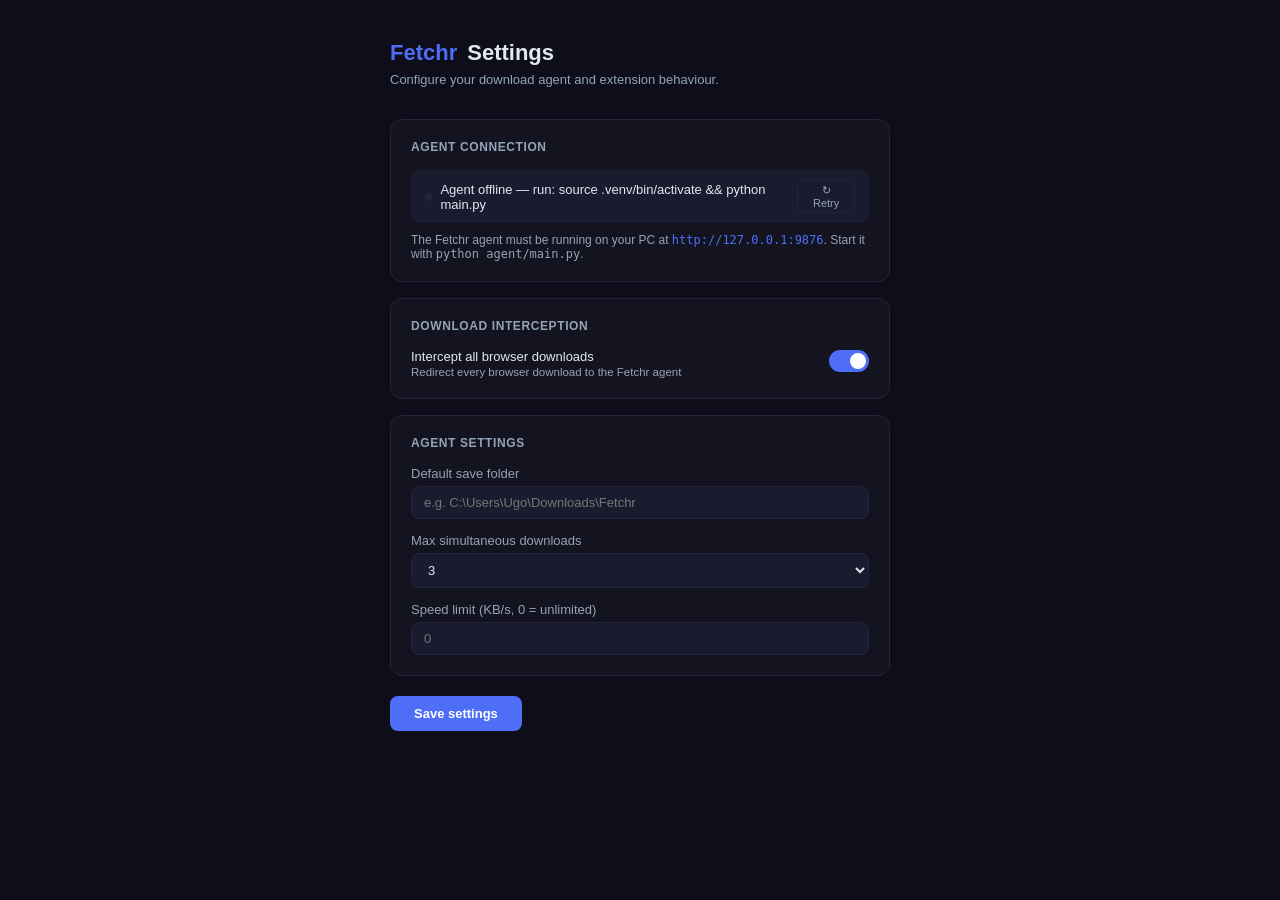
==== extension/options/options.html @ cdbd9b36 "Initial commit — Fetchr download manager Chrome extension + local Python agent for intercepting and " ====
<!DOCTYPE html>
<html lang="en">
<head>
  <meta charset="UTF-8" />
  <title>Fetchr Settings</title>
  <style>
    *, *::before, *::after { box-sizing: border-box; margin: 0; padding: 0; }
    :root {
      --bg:#0d0e1a; --surface:#13141f; --surface2:#1a1b2e;
      --border:#23243a; --accent:#4f6ef7; --green:#22c55e;
      --text:#e2e8f0; --sub:#94a3b8; --red:#ef4444;
    }
    body {
      background: var(--bg); color: var(--text);
      font-family: -apple-system, BlinkMacSystemFont, "Segoe UI", Roboto, sans-serif;
      font-size: 14px; min-height: 100vh; padding: 40px 0;
    }
    .page { max-width: 540px; margin: 0 auto; padding: 0 20px; }
    h1 { font-size: 22px; font-weight: 700; margin-bottom: 6px; display: flex; align-items: center; gap: 10px; }
    .logo-text { color: var(--accent); }
    .subtitle { color: var(--sub); font-size: 13px; margin-bottom: 32px; }
    .card {
      background: var(--surface); border: 1px solid var(--border);
      border-radius: 12px; padding: 20px; margin-bottom: 16px;
    }
    .card-title { font-size: 12px; font-weight: 700; text-transform: uppercase;
      letter-spacing: .6px; color: var(--sub); margin-bottom: 16px; }
    .field { margin-bottom: 14px; }
    .field:last-child { margin-bottom: 0; }
    label { display: block; font-size: 13px; color: var(--sub); margin-bottom: 5px; }
    input[type="text"], input[type="number"], select {
      width: 100%; background: var(--surface2); border: 1px solid var(--border);
      border-radius: 8px; color: var(--text); padding: 8px 12px; font-size: 13px;
      outline: none; transition: border-color .15s;
    }
    input:focus, select:focus { border-color: var(--accent); }
    .toggle-row { display: flex; align-items: center; justify-content: space-between; }
    .toggle-label { font-size: 13px; }
    .toggle-sub { font-size: 11.5px; color: var(--sub); margin-top: 2px; }
    .toggle { position: relative; width: 40px; height: 22px; }
    .toggle input { opacity: 0; width: 0; height: 0; }
    .slider {
      position: absolute; cursor: pointer; inset: 0;
      background: var(--border); border-radius: 22px; transition: background .2s;
    }
    .slider::before {
      content: ""; position: absolute; height: 16px; width: 16px;
      left: 3px; bottom: 3px; background: white; border-radius: 50%; transition: transform .2s;
    }
    input:checked + .slider { background: var(--accent); }
    input:checked + .slider::before { transform: translateX(18px); }
    .status-row {
      display: flex; align-items: center; gap: 8px;
      padding: 10px 14px; background: var(--surface2); border-radius: 8px;
      font-size: 13px;
    }
    .status-dot { width: 8px; height: 8px; border-radius: 50%; background: var(--border); }
    .status-dot.online { background: var(--green); box-shadow: 0 0 6px var(--green); }
    .save-btn {
      background: var(--accent); color: white; border: none;
      border-radius: 8px; padding: 10px 24px; font-size: 13px; font-weight: 600;
      cursor: pointer; transition: background .15s; margin-top: 4px;
    }
    .save-btn:hover { background: #6b82ff; }
    .saved-msg { color: var(--green); font-size: 12px; margin-left: 10px; opacity: 0; transition: opacity .3s; }
  </style>
</head>
<body>
  <div class="page">
    <h1><span class="logo-text">Fetchr</span> Settings</h1>
    <p class="subtitle">Configure your download agent and extension behaviour.</p>

    <!-- Agent status -->
    <div class="card">
      <div class="card-title">Agent connection</div>
      <div class="status-row">
        <span class="status-dot" id="agentDot"></span>
        <span id="agentStatusText">Checking…</span>
        <button onclick="checkAgent()" style="margin-left:auto;background:transparent;border:1px solid var(--border);color:var(--sub);border-radius:6px;padding:3px 10px;font-size:11px;cursor:pointer;">↻ Retry</button>
      </div>
      <p style="margin-top:10px;font-size:12px;color:var(--sub)">
        The Fetchr agent must be running on your PC at
        <code style="color:var(--accent)">http://127.0.0.1:9876</code>.
        Start it with <code>python agent/main.py</code>.
      </p>
    </div>

    <!-- Intercept -->
    <div class="card">
      <div class="card-title">Download interception</div>
      <div class="field">
        <div class="toggle-row">
          <div>
            <div class="toggle-label">Intercept all browser downloads</div>
            <div class="toggle-sub">Redirect every browser download to the Fetchr agent</div>
          </div>
          <label class="toggle">
            <input type="checkbox" id="interceptAll" checked />
            <span class="slider"></span>
          </label>
        </div>
      </div>
    </div>

    <!-- Agent settings -->
    <div class="card">
      <div class="card-title">Agent settings</div>
      <div class="field">
        <label for="savePath">Default save folder</label>
        <input type="text" id="savePath" placeholder="e.g. C:\Users\Ugo\Downloads\Fetchr" />
      </div>
      <div class="field">
        <label for="maxConcurrent">Max simultaneous downloads</label>
        <select id="maxConcurrent">
          <option value="1">1</option>
          <option value="2">2</option>
          <option value="3" selected>3</option>
          <option value="5">5</option>
          <option value="10">10</option>
        </select>
      </div>
      <div class="field">
        <label for="maxSpeed">Speed limit (KB/s, 0 = unlimited)</label>
        <input type="number" id="maxSpeed" min="0" placeholder="0" />
      </div>
    </div>

    <button class="save-btn" id="saveBtn">Save settings</button>
    <span class="saved-msg" id="savedMsg">✓ Saved</span>
  </div>

  <script>
    const AGENT_BASE = "http://127.0.0.1:9876";

    // Robust fetch with manual timeout (no AbortSignal.timeout quirks)
    function fetchWithTimeout(url, ms = 4000) {
      return new Promise((resolve, reject) => {
        const timer = setTimeout(() => reject(new Error("timeout")), ms);
        fetch(url)
          .then((r) => { clearTimeout(timer); resolve(r); })
          .catch((e) => { clearTimeout(timer); reject(e); });
      });
    }

    async function checkAgent() {
      const dot  = document.getElementById("agentDot");
      const text = document.getElementById("agentStatusText");
      text.textContent = "Checking…";
      dot.classList.remove("online");

      try {
        const r = await fetchWithTimeout(`${AGENT_BASE}/health`, 4000);
        if (r.ok) {
          dot.classList.add("online");
          text.textContent = "Agent online ✓";
          // Load agent settings into the form
          try {
            const s = await (await fetchWithTimeout(`${AGENT_BASE}/settings`)).json();
            document.getElementById("savePath").value      = s.save_path      || "";
            document.getElementById("maxConcurrent").value = s.max_concurrent || 3;
            document.getElementById("maxSpeed").value      = s.max_speed_kbps || 0;
          } catch {}
          return;
        }
        text.textContent = "Agent returned an error — check the terminal";
      } catch (e) {
        text.textContent = e.message === "timeout"
          ? "Agent not responding — is it running? (port 9876)"
          : "Agent offline — run: source .venv/bin/activate && python main.py";
      }
    }

    // Re-check every 10 s automatically
    setInterval(checkAgent, 10_000);

    async function loadExtSettings() {
      const { interceptAll } = await chrome.storage.sync.get({ interceptAll: true });
      document.getElementById("interceptAll").checked = interceptAll;
    }

    document.getElementById("saveBtn").addEventListener("click", async () => {
      // Save extension settings
      await chrome.storage.sync.set({
        interceptAll: document.getElementById("interceptAll").checked,
      });

      // Save agent settings
      try {
        await fetch(`${AGENT_BASE}/settings`, {
          method: "PUT",
          headers: { "Content-Type": "application/json" },
          body: JSON.stringify({
            save_path:      document.getElementById("savePath").value,
            max_concurrent: parseInt(document.getElementById("maxConcurrent").value, 10),
            max_speed_kbps: parseInt(document.getElementById("maxSpeed").value, 10) || 0,
          }),
        });
      } catch {}

      const msg = document.getElementById("savedMsg");
      msg.style.opacity = "1";
      setTimeout(() => { msg.style.opacity = "0"; }, 2000);
    });

    checkAgent();
    loadExtSettings();
  </script>
</body>
</html>
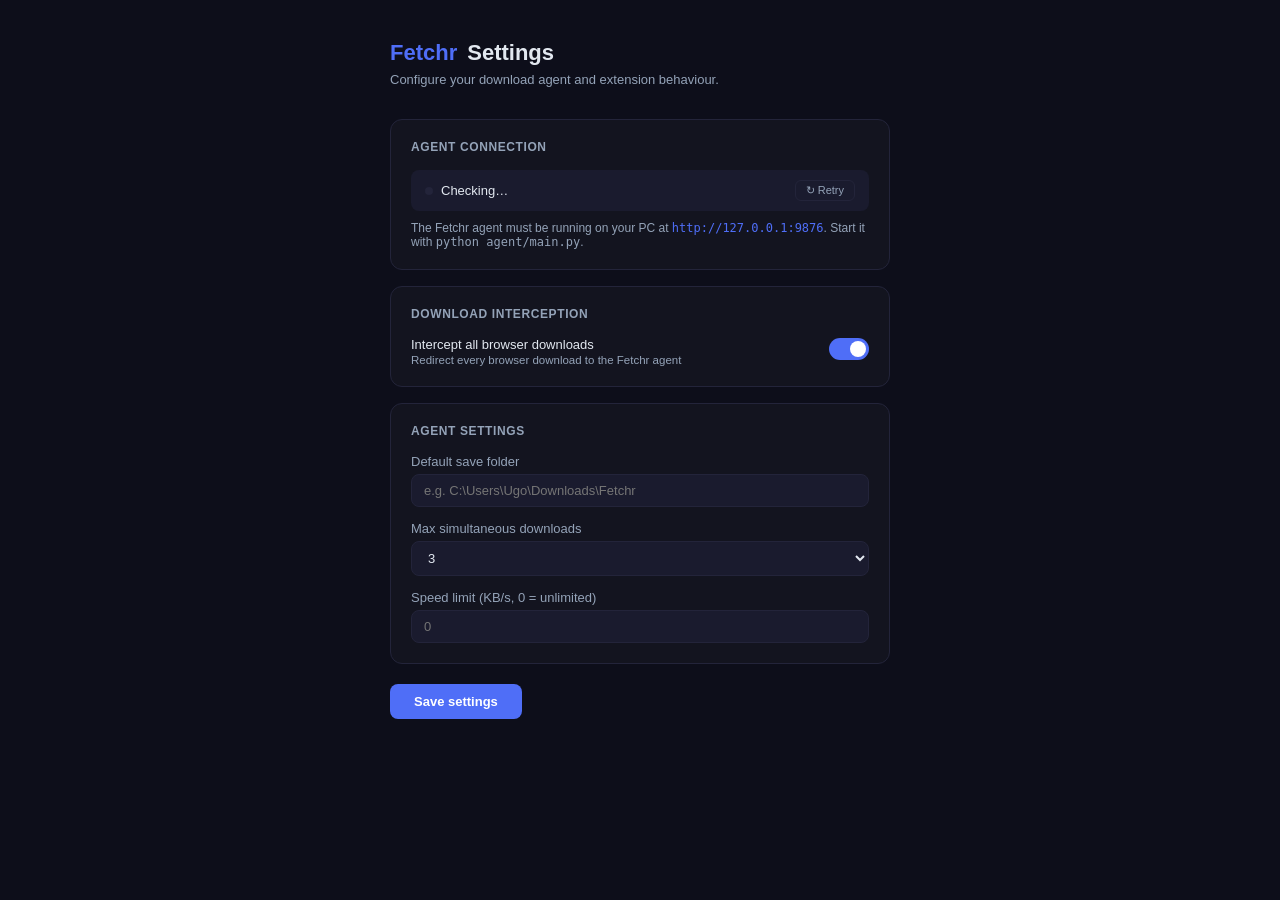
==== commit 80daa695: "fix: v2.1.3 — smooth progress bar, extension settings via SW proxy - Progress bar now updates in-pla" ====
--- a/extension/options/options.html
+++ b/extension/options/options.html
@@ -130,16 +130,12 @@
   </div>
 
   <script>
-    const AGENT_BASE = "http://127.0.0.1:9876";
+    // All agent communication goes through the background service worker.
+    // Direct fetch() from extension pages is blocked by Chrome's Private
+    // Network Access policy — the SW is exempt as it runs in a secure context.
 
-    // Robust fetch with manual timeout (no AbortSignal.timeout quirks)
-    function fetchWithTimeout(url, ms = 4000) {
-      return new Promise((resolve, reject) => {
-        const timer = setTimeout(() => reject(new Error("timeout")), ms);
-        fetch(url)
-          .then((r) => { clearTimeout(timer); resolve(r); })
-          .catch((e) => { clearTimeout(timer); reject(e); });
-      });
+    function sendToBackground(msg) {
+      return new Promise((resolve) => chrome.runtime.sendMessage(msg, resolve));
     }
 
     async function checkAgent() {
@@ -148,25 +144,18 @@
       text.textContent = "Checking…";
       dot.classList.remove("online");
 
-      try {
-        const r = await fetchWithTimeout(`${AGENT_BASE}/health`, 4000);
-        if (r.ok) {
-          dot.classList.add("online");
-          text.textContent = "Agent online ✓";
-          // Load agent settings into the form
-          try {
-            const s = await (await fetchWithTimeout(`${AGENT_BASE}/settings`)).json();
-            document.getElementById("savePath").value      = s.save_path      || "";
-            document.getElementById("maxConcurrent").value = s.max_concurrent || 3;
-            document.getElementById("maxSpeed").value      = s.max_speed_kbps || 0;
-          } catch {}
-          return;
+      const resp = await sendToBackground({ type: "getAgentSettings" });
+      if (resp && resp.online) {
+        dot.classList.add("online");
+        text.textContent = "Agent online ✓";
+        if (resp.settings) {
+          const s = resp.settings;
+          document.getElementById("savePath").value      = s.save_path      || "";
+          document.getElementById("maxConcurrent").value = s.max_concurrent || 3;
+          document.getElementById("maxSpeed").value      = s.max_speed_kbps || 0;
         }
-        text.textContent = "Agent returned an error — check the terminal";
-      } catch (e) {
-        text.textContent = e.message === "timeout"
-          ? "Agent not responding — is it running? (port 9876)"
-          : "Agent offline — run: source .venv/bin/activate && python main.py";
+      } else {
+        text.textContent = "Agent offline — run: source venv/bin/activate && python main.py";
       }
     }
 
@@ -179,23 +168,20 @@
     }
 
     document.getElementById("saveBtn").addEventListener("click", async () => {
-      // Save extension settings
+      // Save extension settings to chrome.storage
       await chrome.storage.sync.set({
         interceptAll: document.getElementById("interceptAll").checked,
       });
 
-      // Save agent settings
-      try {
-        await fetch(`${AGENT_BASE}/settings`, {
-          method: "PUT",
-          headers: { "Content-Type": "application/json" },
-          body: JSON.stringify({
-            save_path:      document.getElementById("savePath").value,
-            max_concurrent: parseInt(document.getElementById("maxConcurrent").value, 10),
-            max_speed_kbps: parseInt(document.getElementById("maxSpeed").value, 10) || 0,
-          }),
-        });
-      } catch {}
+      // Save agent settings via background SW
+      await sendToBackground({
+        type: "putAgentSettings",
+        payload: {
+          save_path:      document.getElementById("savePath").value,
+          max_concurrent: parseInt(document.getElementById("maxConcurrent").value, 10),
+          max_speed_kbps: parseInt(document.getElementById("maxSpeed").value, 10) || 0,
+        },
+      });
 
       const msg = document.getElementById("savedMsg");
       msg.style.opacity = "1";
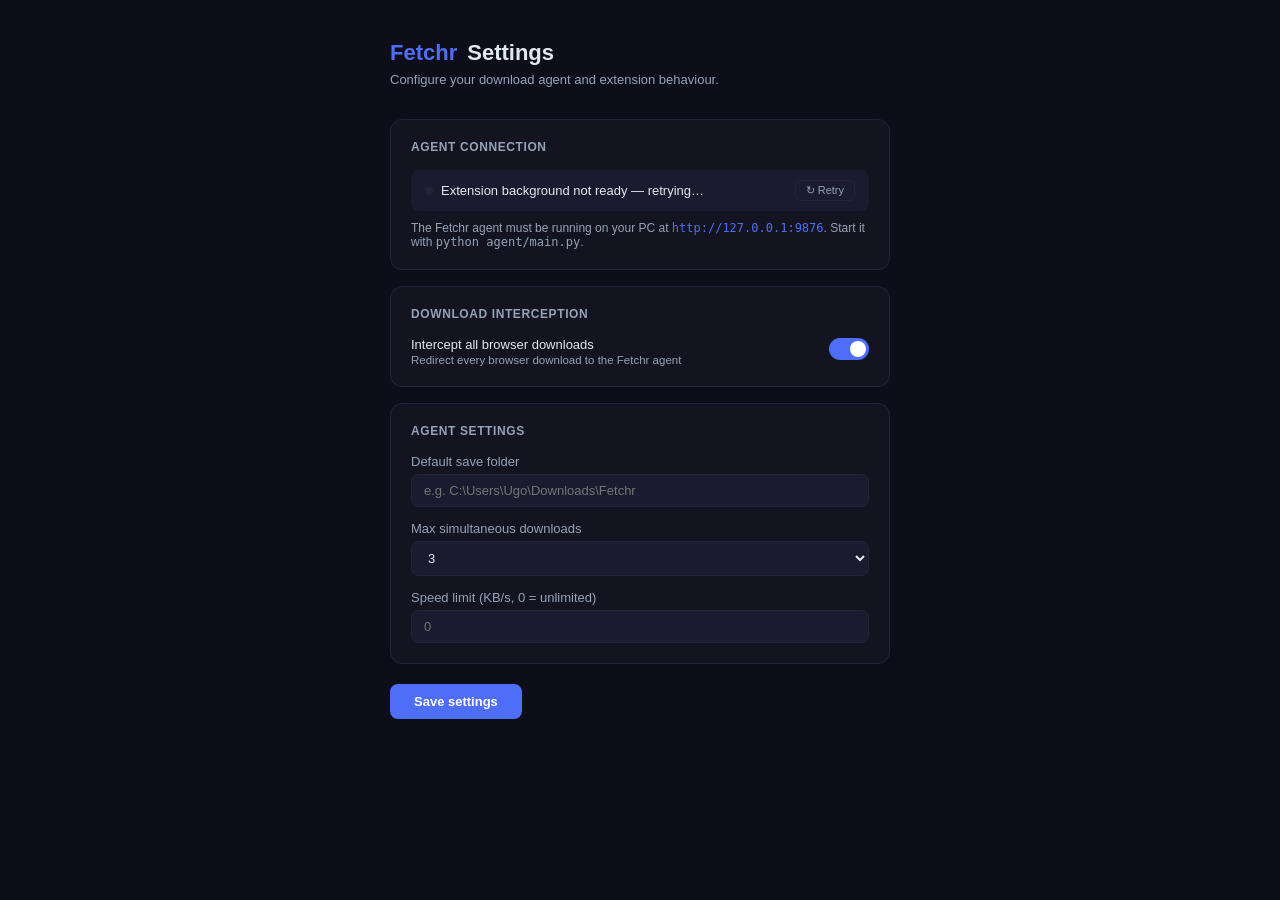
==== commit d13562aa: "fix: options page stuck on Checking, unplayable media downloads Extension options page (options.html" ====
--- a/extension/options/options.html
+++ b/extension/options/options.html
@@ -134,8 +134,24 @@
     // Direct fetch() from extension pages is blocked by Chrome's Private
     // Network Access policy — the SW is exempt as it runs in a secure context.
 
-    function sendToBackground(msg) {
-      return new Promise((resolve) => chrome.runtime.sendMessage(msg, resolve));
+    function sendToBackground(msg, timeoutMs = 6000) {
+      return new Promise((resolve) => {
+        // Guard: if the SW is sleeping, sendMessage wakes it up but the
+        // callback might never fire if something goes wrong. Add a hard timeout.
+        const timer = setTimeout(() => resolve(null), timeoutMs);
+        try {
+          chrome.runtime.sendMessage(msg, (resp) => {
+            clearTimeout(timer);
+            // Suppress "receiving end does not exist" errors that fire when the
+            // SW hasn't finished waking up — treat them as a transient offline state.
+            if (chrome.runtime.lastError) { resolve(null); return; }
+            resolve(resp);
+          });
+        } catch (e) {
+          clearTimeout(timer);
+          resolve(null);
+        }
+      });
     }
 
     async function checkAgent() {
@@ -145,6 +161,13 @@
       dot.classList.remove("online");
 
       const resp = await sendToBackground({ type: "getAgentSettings" });
+
+      if (resp === null) {
+        // Timeout or SW not ready — will retry automatically on the interval
+        text.textContent = "Extension background not ready — retrying…";
+        return;
+      }
+
       if (resp && resp.online) {
         dot.classList.add("online");
         text.textContent = "Agent online ✓";
@@ -155,7 +178,7 @@
           document.getElementById("maxSpeed").value      = s.max_speed_kbps || 0;
         }
       } else {
-        text.textContent = "Agent offline — run: source venv/bin/activate && python main.py";
+        text.textContent = "Agent offline — open the web UI and start the agent";
       }
     }
 
